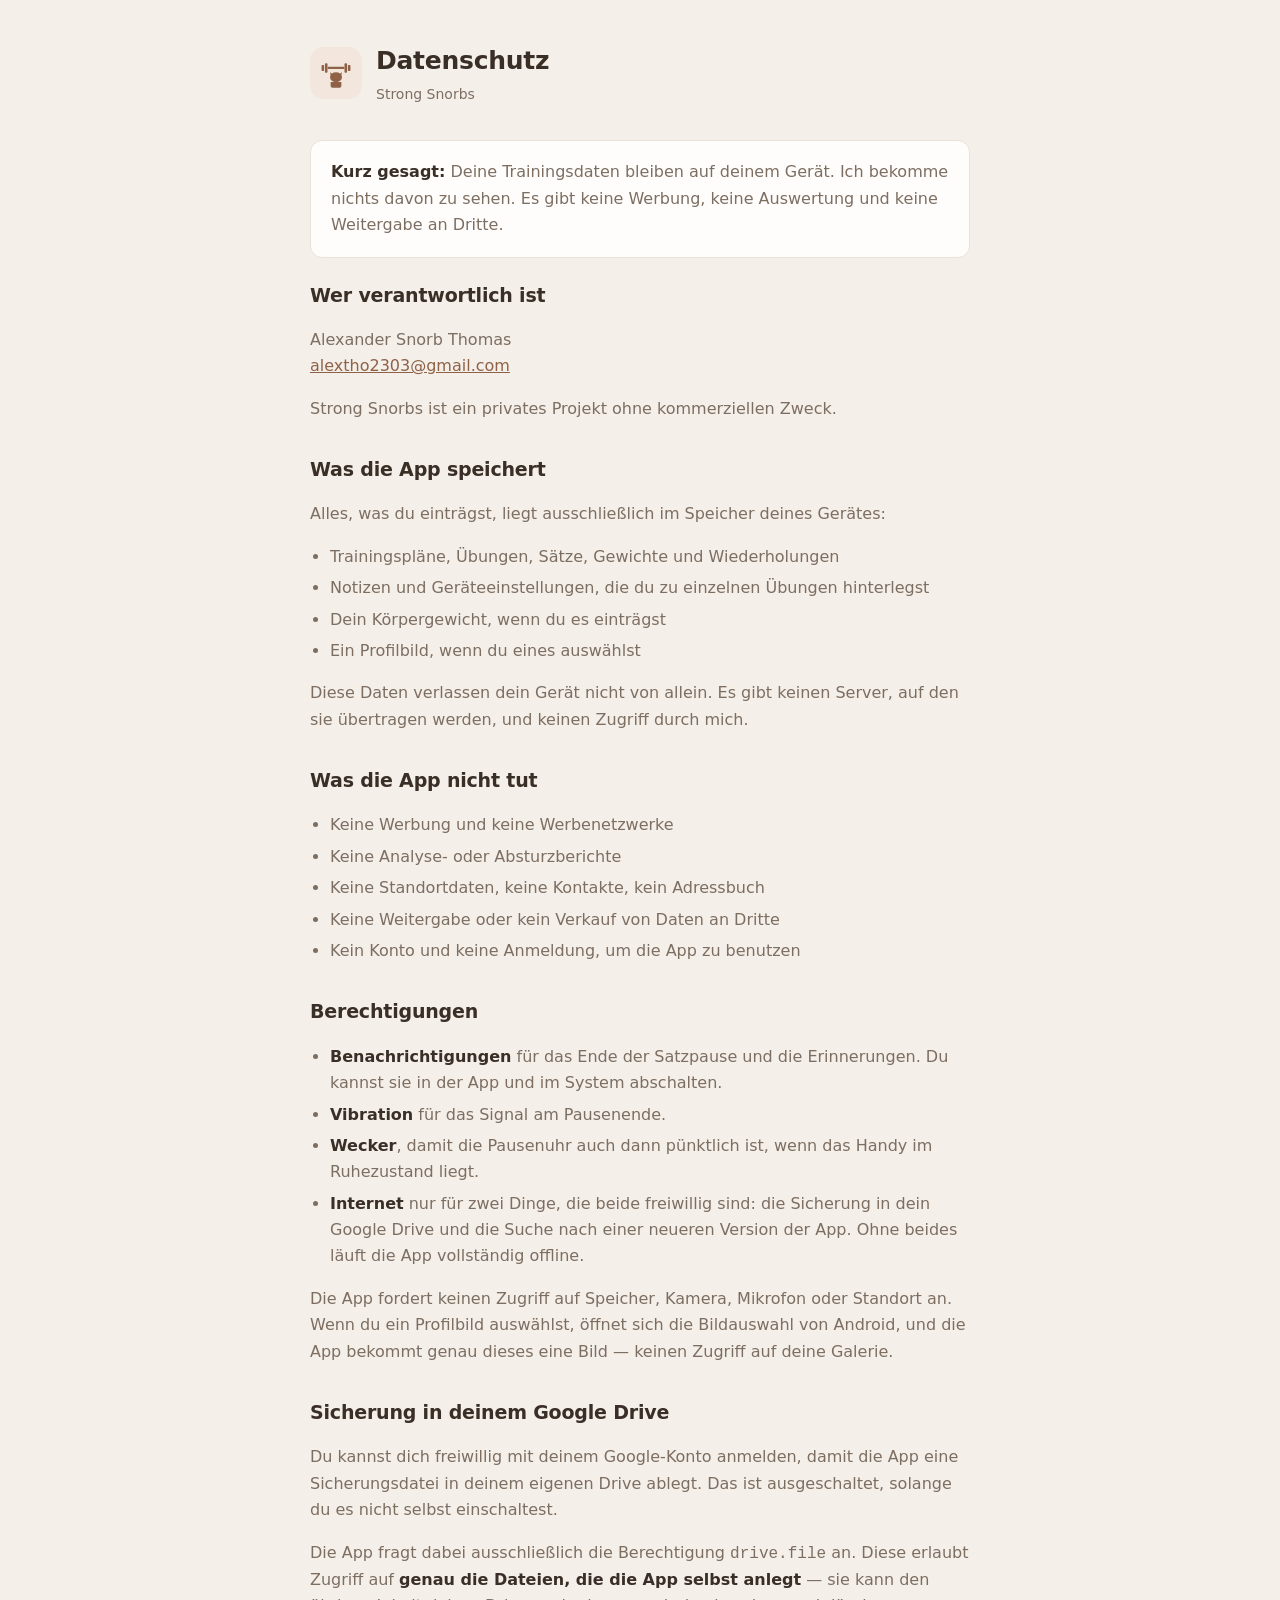
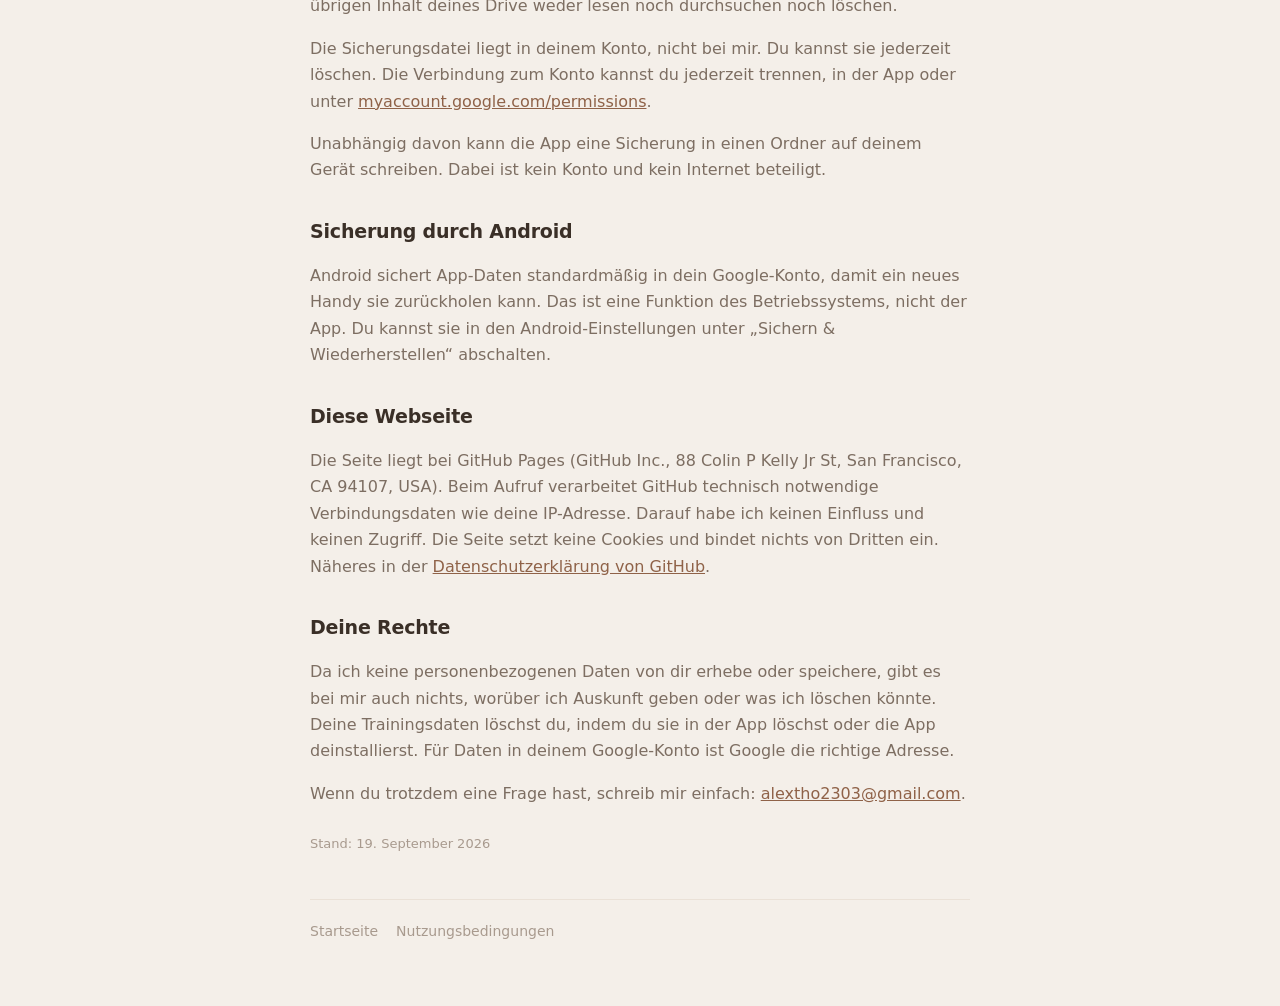
==== datenschutz.html @ c3831582 "Seiten für Datenschutz, Nutzungsbedingungen und Start" ====
<!doctype html>
<html lang="de">
<head>
<meta charset="utf-8">
<meta name="viewport" content="width=device-width, initial-scale=1">
<title>Datenschutz – Strong Snorbs</title>
<link rel="stylesheet" href="stil.css">
</head>
<body>
<div class="blatt">

<header>
  <span class="zeichen">
    <svg viewBox="0 0 40 34" aria-hidden="true"><g fill="currentColor">
      <rect x="3" y="7" width="3" height="7" rx="1"/><rect x="7" y="5" width="3" height="11" rx="1"/>
      <rect x="30" y="5" width="3" height="11" rx="1"/><rect x="34" y="7" width="3" height="7" rx="1"/>
      <rect x="10" y="9.2" width="20" height="2.4" rx="1.2"/>
      <path d="M14.4 21.6 L12.9 15.4 L17.7 18.7 Z"/><path d="M25.6 21.6 L27.1 15.4 L22.3 18.7 Z"/>
      <ellipse cx="20" cy="21.4" rx="7" ry="5.8"/>
      <path d="M13.7 26.9 h12.6 v4.4 c0 1.6 -1.1 2.4 -2.7 2.4 h-7.2 c-1.6 0 -2.7 -0.8 -2.7 -2.4 Z"/>
    </g></svg>
  </span>
  <div>
    <h1>Datenschutz</h1>
    <p>Strong Snorbs</p>
  </div>
</header>

<div class="kasten">
  <p><strong>Kurz gesagt:</strong> Deine Trainingsdaten bleiben auf deinem Gerät.
  Ich bekomme nichts davon zu sehen. Es gibt keine Werbung, keine Auswertung und
  keine Weitergabe an Dritte.</p>
</div>

<h2>Wer verantwortlich ist</h2>
<p>Alexander Snorb Thomas<br>
<a href="mailto:alextho2303@gmail.com">alextho2303@gmail.com</a></p>
<p>Strong Snorbs ist ein privates Projekt ohne kommerziellen Zweck.</p>

<h2>Was die App speichert</h2>
<p>Alles, was du einträgst, liegt ausschließlich im Speicher deines Gerätes:</p>
<ul>
  <li>Trainingspläne, Übungen, Sätze, Gewichte und Wiederholungen</li>
  <li>Notizen und Geräteeinstellungen, die du zu einzelnen Übungen hinterlegst</li>
  <li>Dein Körpergewicht, wenn du es einträgst</li>
  <li>Ein Profilbild, wenn du eines auswählst</li>
</ul>
<p>Diese Daten verlassen dein Gerät nicht von allein. Es gibt keinen Server, auf den
sie übertragen werden, und keinen Zugriff durch mich.</p>

<h2>Was die App nicht tut</h2>
<ul>
  <li>Keine Werbung und keine Werbenetzwerke</li>
  <li>Keine Analyse- oder Absturzberichte</li>
  <li>Keine Standortdaten, keine Kontakte, kein Adressbuch</li>
  <li>Keine Weitergabe oder kein Verkauf von Daten an Dritte</li>
  <li>Kein Konto und keine Anmeldung, um die App zu benutzen</li>
</ul>

<h2>Berechtigungen</h2>
<ul>
  <li><strong>Benachrichtigungen</strong> für das Ende der Satzpause und die
      Erinnerungen. Du kannst sie in der App und im System abschalten.</li>
  <li><strong>Vibration</strong> für das Signal am Pausenende.</li>
  <li><strong>Wecker</strong>, damit die Pausenuhr auch dann pünktlich ist, wenn das
      Handy im Ruhezustand liegt.</li>
  <li><strong>Internet</strong> nur für zwei Dinge, die beide freiwillig sind: die
      Sicherung in dein Google Drive und die Suche nach einer neueren Version der
      App. Ohne beides läuft die App vollständig offline.</li>
</ul>
<p>Die App fordert keinen Zugriff auf Speicher, Kamera, Mikrofon oder Standort an.
Wenn du ein Profilbild auswählst, öffnet sich die Bildauswahl von Android, und die
App bekommt genau dieses eine Bild — keinen Zugriff auf deine Galerie.</p>

<h2>Sicherung in deinem Google Drive</h2>
<p>Du kannst dich freiwillig mit deinem Google-Konto anmelden, damit die App eine
Sicherungsdatei in deinem eigenen Drive ablegt. Das ist ausgeschaltet, solange du
es nicht selbst einschaltest.</p>
<p>Die App fragt dabei ausschließlich die Berechtigung
<code>drive.file</code> an. Diese erlaubt Zugriff auf <strong>genau die Dateien, die
die App selbst anlegt</strong> — sie kann den übrigen Inhalt deines Drive weder
lesen noch durchsuchen noch löschen.</p>
<p>Die Sicherungsdatei liegt in deinem Konto, nicht bei mir. Du kannst sie jederzeit
löschen. Die Verbindung zum Konto kannst du jederzeit trennen, in der App oder unter
<a href="https://myaccount.google.com/permissions">myaccount.google.com/permissions</a>.</p>
<p>Unabhängig davon kann die App eine Sicherung in einen Ordner auf deinem Gerät
schreiben. Dabei ist kein Konto und kein Internet beteiligt.</p>

<h2>Sicherung durch Android</h2>
<p>Android sichert App-Daten standardmäßig in dein Google-Konto, damit ein neues
Handy sie zurückholen kann. Das ist eine Funktion des Betriebssystems, nicht der
App. Du kannst sie in den Android-Einstellungen unter „Sichern &amp; Wiederherstellen“
abschalten.</p>

<h2>Diese Webseite</h2>
<p>Die Seite liegt bei GitHub Pages (GitHub Inc., 88 Colin P Kelly Jr St, San
Francisco, CA 94107, USA). Beim Aufruf verarbeitet GitHub technisch notwendige
Verbindungsdaten wie deine IP-Adresse. Darauf habe ich keinen Einfluss und keinen
Zugriff. Die Seite setzt keine Cookies und bindet nichts von Dritten ein.
Näheres in der
<a href="https://docs.github.com/site-policy/privacy-policies/github-privacy-statement">Datenschutzerklärung von GitHub</a>.</p>

<h2>Deine Rechte</h2>
<p>Da ich keine personenbezogenen Daten von dir erhebe oder speichere, gibt es bei
mir auch nichts, worüber ich Auskunft geben oder was ich löschen könnte. Deine
Trainingsdaten löschst du, indem du sie in der App löschst oder die App
deinstallierst. Für Daten in deinem Google-Konto ist Google die richtige Adresse.</p>
<p>Wenn du trotzdem eine Frage hast, schreib mir einfach:
<a href="mailto:alextho2303@gmail.com">alextho2303@gmail.com</a>.</p>

<p class="stand">Stand: 19. September 2026</p>

<nav>
  <a href="index.html">Startseite</a>
  <a href="nutzungsbedingungen.html">Nutzungsbedingungen</a>
</nav>

</div>
</body>
</html>
---- stil.css ----
/* Strong Snorbs — Seiten. Bewusst schlicht: es sind drei Textseiten. */
:root{
  --grund:#F4EFE9; --flaeche:#FFFDFB; --linie:#EAE1D7;
  --text:#3A2F27; --text-2:#7D6E62; --text-3:#A89A8E;
  --braun:#6B4227; --akzent:#8F6248; --akzent-hell:#F3E7DD;
}
@media (prefers-color-scheme: dark){
  :root{
    --grund:#1B1614; --flaeche:#231D1A; --linie:#3A302A;
    --text:#F0E7DE; --text-2:#BFAE9F; --text-3:#8D7D70;
    --braun:#8A5A3A; --akzent:#D8A98A; --akzent-hell:#2C2219;
  }
}
*{box-sizing:border-box}
body{
  margin:0; background:var(--grund); color:var(--text);
  font:16px/1.65 "Segoe UI", system-ui, -apple-system, sans-serif;
  padding:0 16px;
}
.blatt{max-width:660px; margin:0 auto; padding:40px 0 64px}
header{display:flex; align-items:center; gap:14px; margin-bottom:34px}
header .zeichen{
  width:52px; height:52px; flex:0 0 auto; border-radius:14px;
  background:var(--akzent-hell); color:var(--akzent);
  display:flex; align-items:center; justify-content:center;
}
header .zeichen svg{width:34px; height:29px}
header h1{margin:0; font-size:25px; letter-spacing:-.01em}
header p{margin:2px 0 0; color:var(--text-2); font-size:14px}
h2{font-size:19px; margin:32px 0 10px; letter-spacing:-.01em}
h2:first-of-type{margin-top:0}
p, li{color:var(--text-2)}
p strong, li strong{color:var(--text)}
ul{padding-left:20px}
li{margin:5px 0}
a{color:var(--akzent)}
.kasten{
  background:var(--flaeche); border:1px solid var(--linie);
  border-radius:12px; padding:18px 20px; margin:22px 0;
}
.kasten p:first-child{margin-top:0}
.kasten p:last-child{margin-bottom:0}
.knopf{
  display:inline-block; background:var(--braun); color:#F7EFE6;
  text-decoration:none; padding:11px 20px; border-radius:10px;
  font-weight:600; margin-top:6px;
}
nav{margin-top:44px; padding-top:20px; border-top:1px solid var(--linie);
  display:flex; gap:18px; flex-wrap:wrap; font-size:14px}
nav a{color:var(--text-3); text-decoration:none}
nav a:hover{color:var(--akzent)}
.stand{margin-top:26px; font-size:13px; color:var(--text-3)}
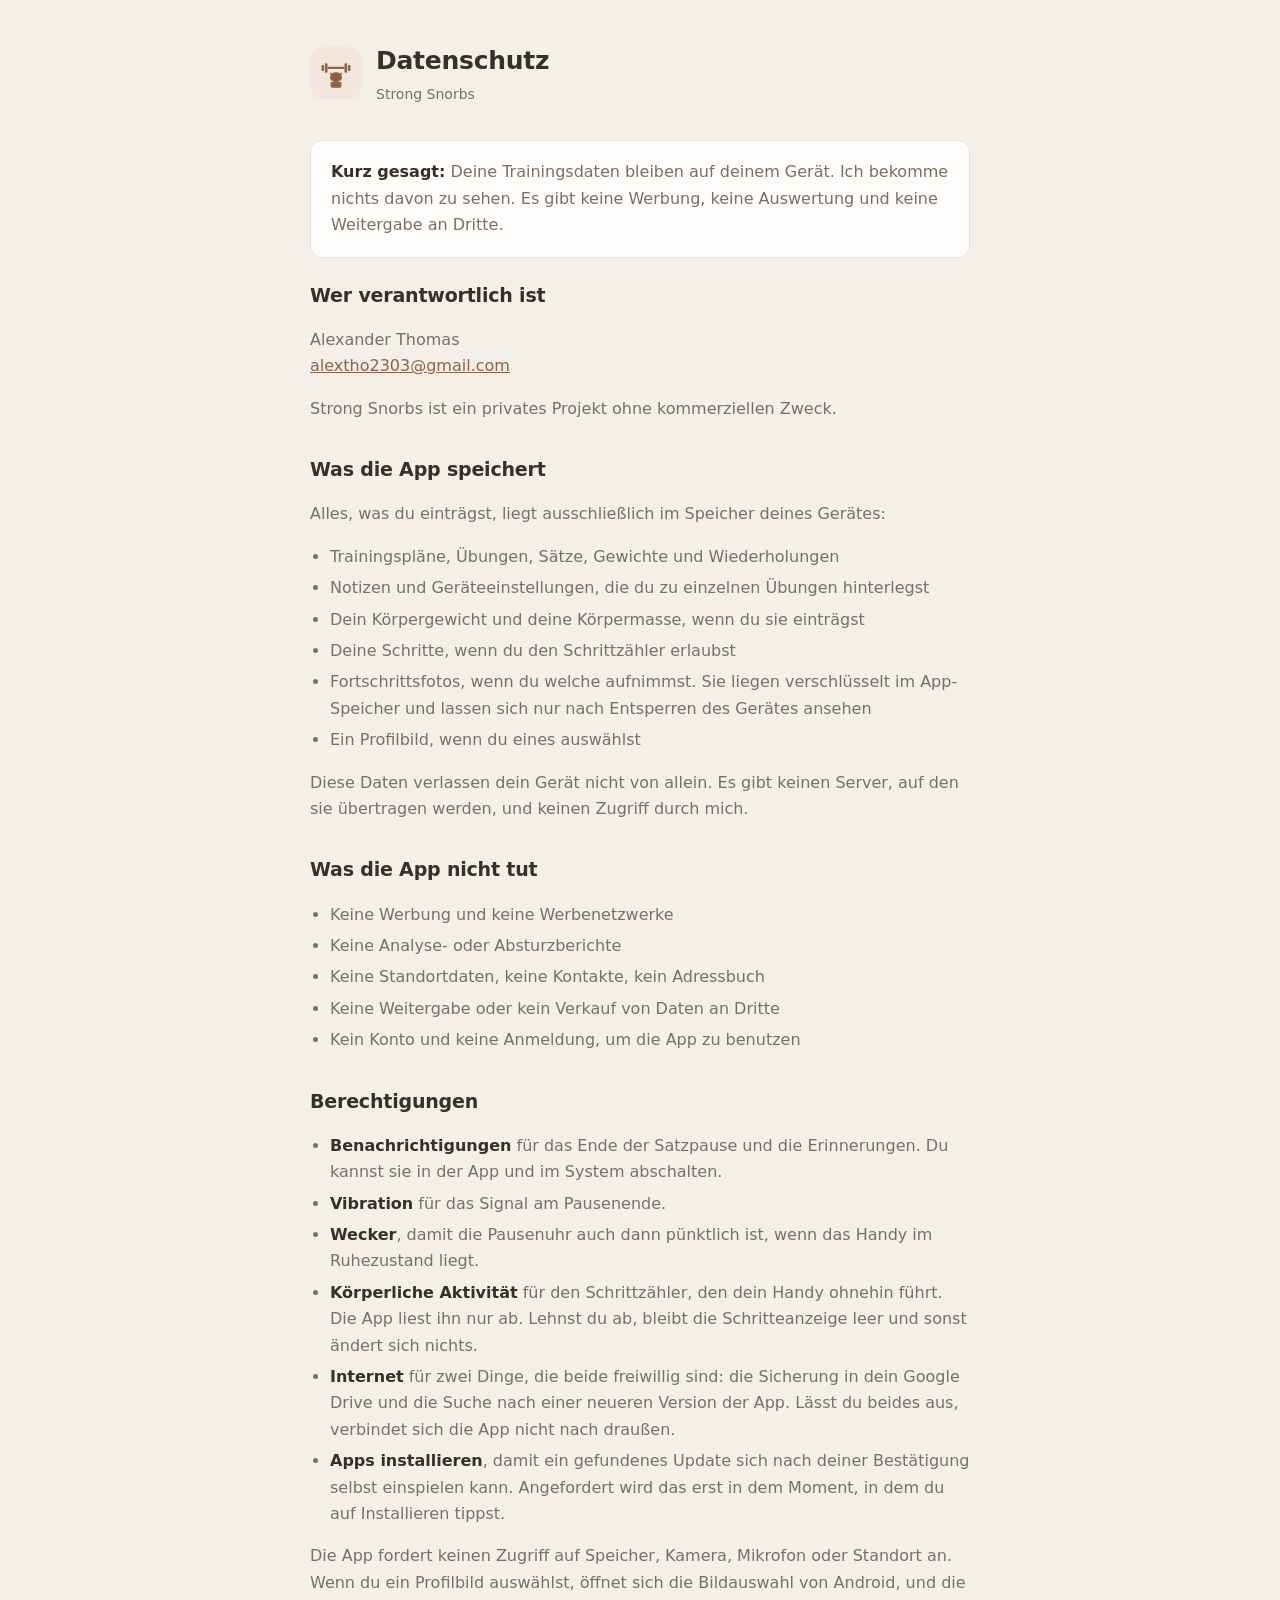
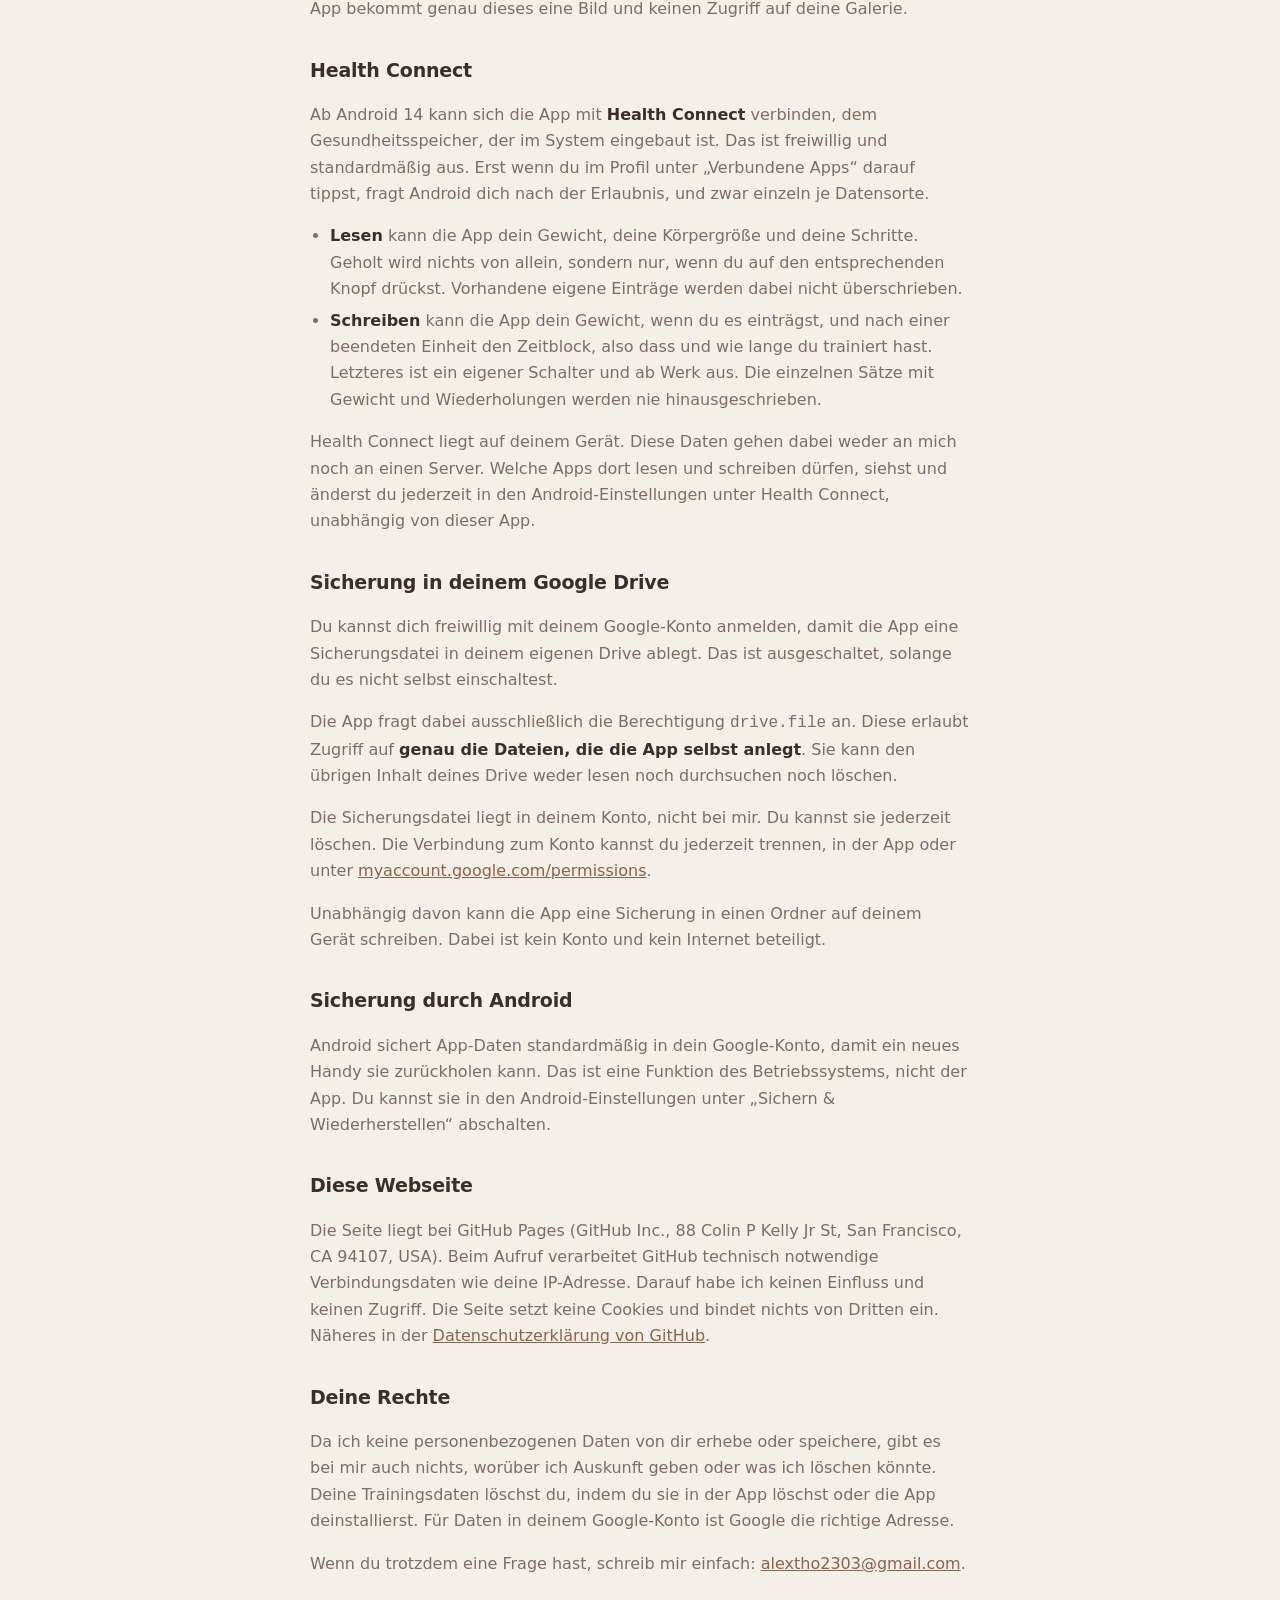
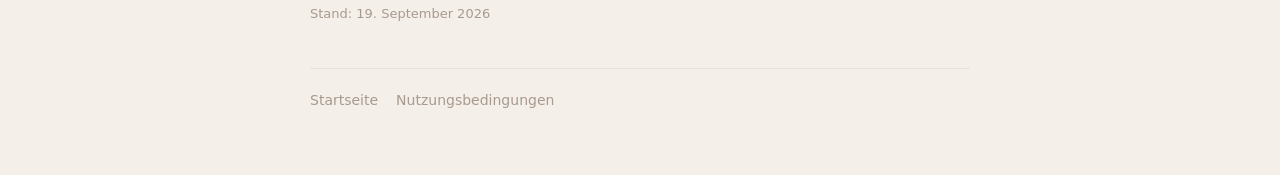
==== commit 8ffc4568: "Seiten auf den Stand der App gebracht Was hier stand, war teils falsch und teils veraltet:  - "Alexa" ====
--- a/datenschutz.html
+++ b/datenschutz.html
@@ -33,7 +33,7 @@
 </div>
 
 <h2>Wer verantwortlich ist</h2>
-<p>Alexander Snorb Thomas<br>
+<p>Alexander Thomas<br>
 <a href="mailto:alextho2303@gmail.com">alextho2303@gmail.com</a></p>
 <p>Strong Snorbs ist ein privates Projekt ohne kommerziellen Zweck.</p>
 
@@ -42,7 +42,10 @@
 <ul>
   <li>Trainingspläne, Übungen, Sätze, Gewichte und Wiederholungen</li>
   <li>Notizen und Geräteeinstellungen, die du zu einzelnen Übungen hinterlegst</li>
-  <li>Dein Körpergewicht, wenn du es einträgst</li>
+  <li>Dein Körpergewicht und deine Körpermasse, wenn du sie einträgst</li>
+  <li>Deine Schritte, wenn du den Schrittzähler erlaubst</li>
+  <li>Fortschrittsfotos, wenn du welche aufnimmst. Sie liegen verschlüsselt im
+      App-Speicher und lassen sich nur nach Entsperren des Gerätes ansehen</li>
   <li>Ein Profilbild, wenn du eines auswählst</li>
 </ul>
 <p>Diese Daten verlassen dein Gerät nicht von allein. Es gibt keinen Server, auf den
@@ -64,13 +67,39 @@
   <li><strong>Vibration</strong> für das Signal am Pausenende.</li>
   <li><strong>Wecker</strong>, damit die Pausenuhr auch dann pünktlich ist, wenn das
       Handy im Ruhezustand liegt.</li>
-  <li><strong>Internet</strong> nur für zwei Dinge, die beide freiwillig sind: die
+  <li><strong>Körperliche Aktivität</strong> für den Schrittzähler, den dein Handy
+      ohnehin führt. Die App liest ihn nur ab. Lehnst du ab, bleibt die
+      Schritteanzeige leer und sonst ändert sich nichts.</li>
+  <li><strong>Internet</strong> für zwei Dinge, die beide freiwillig sind: die
       Sicherung in dein Google Drive und die Suche nach einer neueren Version der
-      App. Ohne beides läuft die App vollständig offline.</li>
+      App. Lässt du beides aus, verbindet sich die App nicht nach draußen.</li>
+  <li><strong>Apps installieren</strong>, damit ein gefundenes Update sich nach
+      deiner Bestätigung selbst einspielen kann. Angefordert wird das erst in dem
+      Moment, in dem du auf Installieren tippst.</li>
 </ul>
 <p>Die App fordert keinen Zugriff auf Speicher, Kamera, Mikrofon oder Standort an.
 Wenn du ein Profilbild auswählst, öffnet sich die Bildauswahl von Android, und die
-App bekommt genau dieses eine Bild — keinen Zugriff auf deine Galerie.</p>
+App bekommt genau dieses eine Bild und keinen Zugriff auf deine Galerie.</p>
+
+<h2>Health Connect</h2>
+<p>Ab Android 14 kann sich die App mit <strong>Health Connect</strong> verbinden,
+dem Gesundheitsspeicher, der im System eingebaut ist. Das ist freiwillig und
+standardmäßig aus. Erst wenn du im Profil unter „Verbundene Apps“ darauf tippst,
+fragt Android dich nach der Erlaubnis, und zwar einzeln je Datensorte.</p>
+<ul>
+  <li><strong>Lesen</strong> kann die App dein Gewicht, deine Körpergröße und deine
+      Schritte. Geholt wird nichts von allein, sondern nur, wenn du auf den
+      entsprechenden Knopf drückst. Vorhandene eigene Einträge werden dabei nicht
+      überschrieben.</li>
+  <li><strong>Schreiben</strong> kann die App dein Gewicht, wenn du es einträgst,
+      und nach einer beendeten Einheit den Zeitblock, also dass und wie lange du
+      trainiert hast. Letzteres ist ein eigener Schalter und ab Werk aus. Die
+      einzelnen Sätze mit Gewicht und Wiederholungen werden nie hinausgeschrieben.</li>
+</ul>
+<p>Health Connect liegt auf deinem Gerät. Diese Daten gehen dabei weder an mich noch
+an einen Server. Welche Apps dort lesen und schreiben dürfen, siehst und änderst du
+jederzeit in den Android-Einstellungen unter Health Connect, unabhängig von dieser
+App.</p>
 
 <h2>Sicherung in deinem Google Drive</h2>
 <p>Du kannst dich freiwillig mit deinem Google-Konto anmelden, damit die App eine
@@ -78,7 +107,7 @@
 es nicht selbst einschaltest.</p>
 <p>Die App fragt dabei ausschließlich die Berechtigung
 <code>drive.file</code> an. Diese erlaubt Zugriff auf <strong>genau die Dateien, die
-die App selbst anlegt</strong> — sie kann den übrigen Inhalt deines Drive weder
+die App selbst anlegt</strong>. Sie kann den übrigen Inhalt deines Drive weder
 lesen noch durchsuchen noch löschen.</p>
 <p>Die Sicherungsdatei liegt in deinem Konto, nicht bei mir. Du kannst sie jederzeit
 löschen. Die Verbindung zum Konto kannst du jederzeit trennen, in der App oder unter
